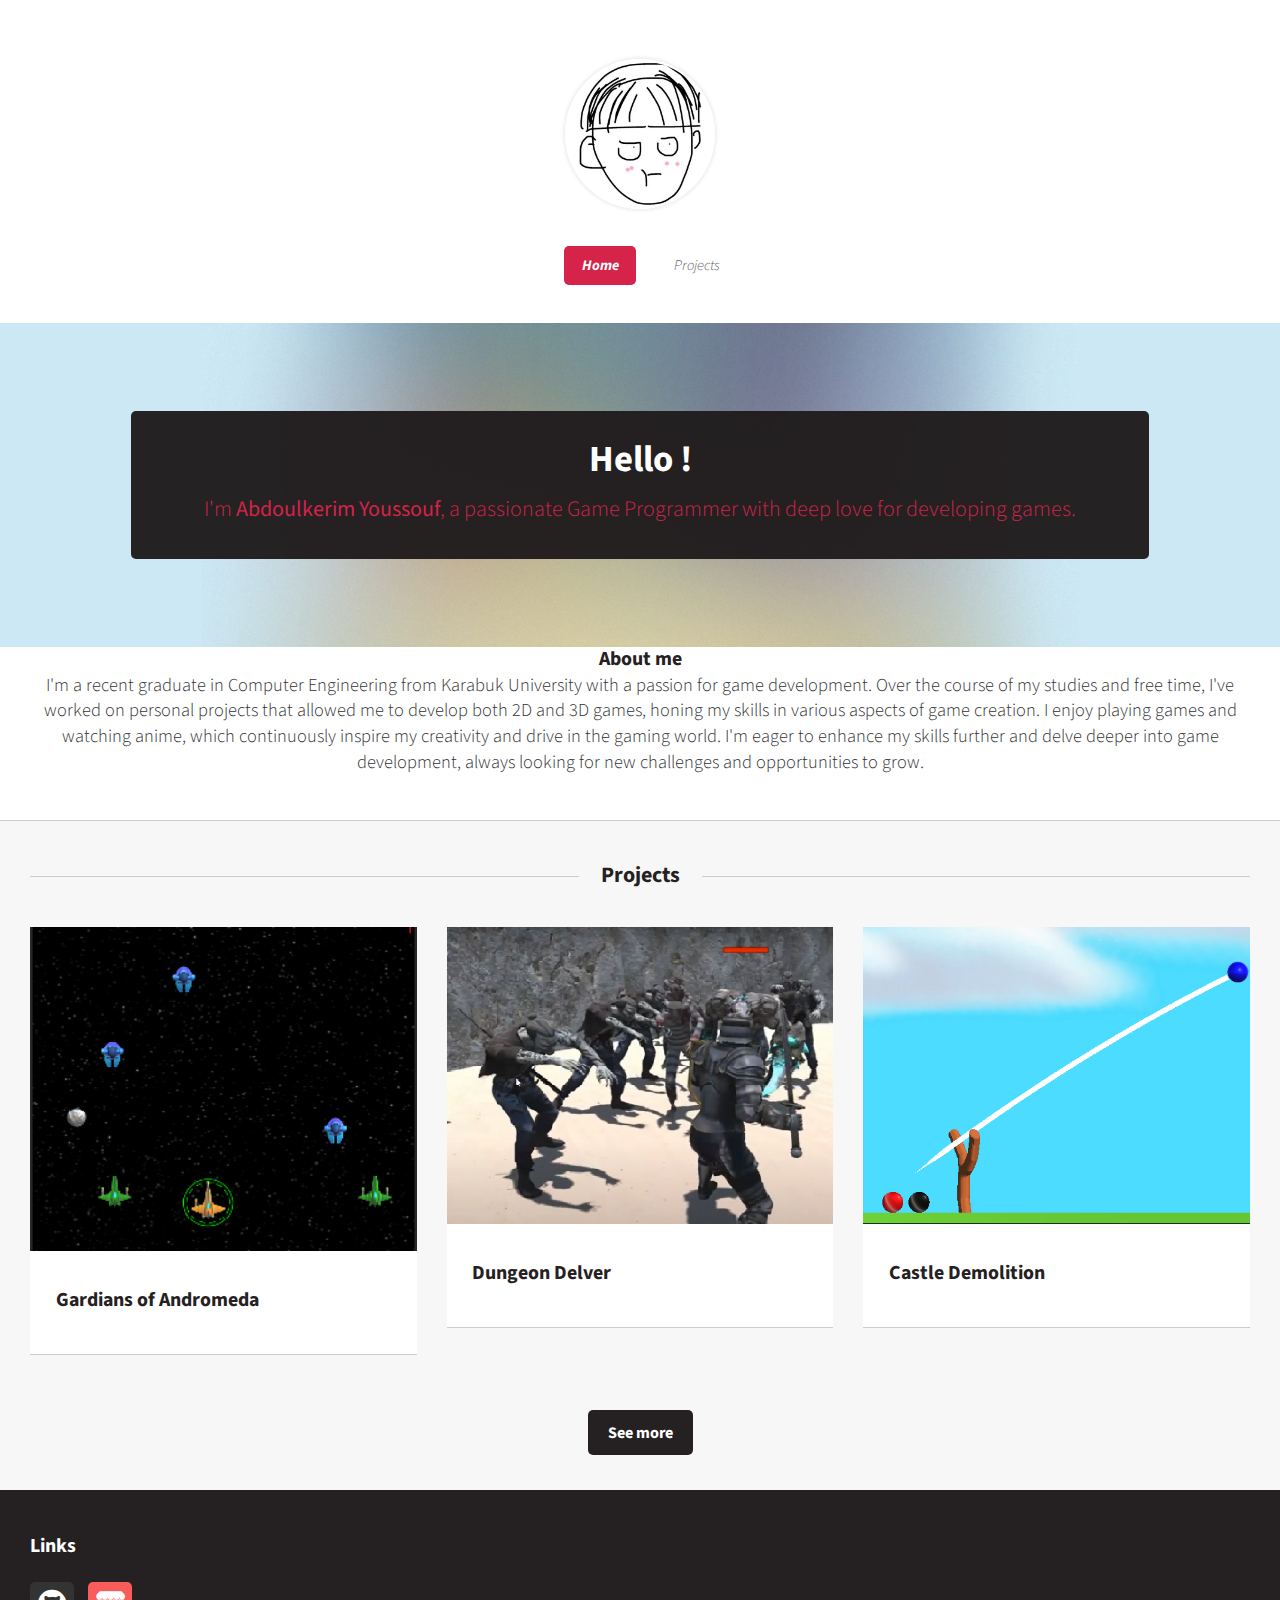
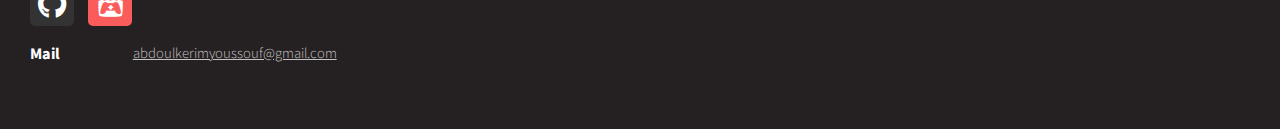
==== index.html @ 2366a531 "Initial commit" ====
<!DOCTYPE HTML>
<!--
	Dopetrope by HTML5 UP
	html5up.net | @ajlkn
	Free for personal and commercial use under the CCA 3.0 license (html5up.net/license)
-->
<html>
	<head>
		<title>Portfolio|Abdoulkerim</title>
		<meta charset="utf-8" />
		<meta name="viewport" content="width=device-width, initial-scale=1, user-scalable=no" />
		<link rel="stylesheet" href="assets/css/main.css" />
	</head>
	<body class="homepage is-preload">
		<div id="page-wrapper">

			<!-- Header -->
				<section id="header">

					<!-- Logo -->
						<h1><a href="index.html"><img src="images/notapplepie.jpg" alt="notapplepie" class="profile-pic"/></a></h1>

					<!-- Nav -->
						<nav id="nav">
							<ul>
								<li class="current"><a href="index.html">Home</a></li>
								<li><a href="Games.html">Projects</a></li>
							</ul>
						</nav>

					<!-- Banner -->
						<section id="banner">
							<header>
								<h2>Hello !</h2>
								<p>I'm <strong>Abdoulkerim Youssouf</strong>, a passionate Game Programmer with deep love for developing
									games.
								</p>
							</header>
						</section>

					<!-- Intro -->
						<section id="intro" class="container">
							<div class="">
								<h3>About me</h3>
								<p>
									I'm a recent graduate in Computer Engineering from Karabuk University 
									with a passion for game development. Over the course of my studies and free time, 
									I've worked on personal projects that allowed me to develop both 2D and 3D games, 
									honing my skills in various aspects of game creation.
									I enjoy playing games and watching anime, which continuously inspire my creativity 
									and drive in the gaming world. I'm eager to enhance my skills further and delve 
									deeper into game development, always looking for new challenges and opportunities to grow.
								</p>
							</div>
							
						</section>

				</section>

			<!-- Main -->
				<section id="main">
					<div class="container">
						<div class="row">
							<div class="col-12">

								<!-- Portfolio -->
									<section>
										<header class="major">
											<h2>Projects</h2>
										</header>
										<div class="row">
											<div class="col-4 col-6-medium col-12-small">
												<section class="box">
													<a href="Games.html" class="image featured"><img src="images/Space Shooter.png" alt="" /></a>
													<header>
														<h3>Gardians of Andromeda</h3>
													</header>
													
												</section>
											</div>
											<div class="col-4 col-6-medium col-12-small">
												<section class="box">
													<a href="Games.html" class="image featured"><img src="images/KnightFight.png" alt="" /></a>
													<header>
														<h3>Dungeon Delver</h3>
													</header>
													
												</section>
											</div>
											<div class="col-4 col-6-medium col-12-small">
												<section class="box">
													<a href="Games.html" class="image featured"><img src="images/castle_demo.png" alt="" /></a>
													<header>
														<h3>Castle Demolition</h3>
													</header>
													
												</section>
											</div>
											
														
										</div>
										<div class="center_Button">																																		
											<ul class="actions">
												<li><a href="Games.html" class="button alt">See more</a></li>
											</ul>					
										</div>
									</section>

							</div>
							
						</div>
					</div>
				</section>

			<!-- Footer -->
				<section id="footer">
					<div class="container">
						<div class="row">
						
							<div class="col-4 col-12-medium">
								<section>
									<header>
										<h3>Links</h3>
									</header>
									<ul class="social">
										<li><a class="icon brands fa-github" href="https://github.com/akerim0" target="_blank"><span class="label">Github</span></a></li>
										<li><a class="icon brands fa-itch-io" href="https://not-apple-pie-0.itch.io/" target="_blank"><span class="label">itch.io</span></a></li>
									</ul>
									<ul class="contact">
										
										<li>
											<h3>Mail</h3>
											<p><a href="#">abdoulkerimyoussouf@gmail.com</a></p>
										</li>
										
									</ul>
								</section>
							</div>
						
						</div>
					</div>
				</section>

		</div>

		<!-- Scripts -->
			<script src="assets/js/jquery.min.js"></script>
			<script src="assets/js/jquery.dropotron.min.js"></script>
			<script src="assets/js/browser.min.js"></script>
			<script src="assets/js/breakpoints.min.js"></script>
			<script src="assets/js/util.js"></script>
			<script src="assets/js/main.js"></script>

	</body>
</html>
---- assets/css/main.css ----
@import url("fontawesome-all.min.css");
@import url("https://fonts.googleapis.com/css?family=Source+Sans+Pro:300,400,700,900,300italic");

/*
	Dopetrope by HTML5 UP
	html5up.net | @ajlkn
	Free for personal and commercial use under the CCA 3.0 license (html5up.net/license)
*/

html, body, div, span, applet, object,
iframe, h1, h2, h3, h4, h5, h6, p, blockquote,
pre, a, abbr, acronym, address, big, cite,
code, del, dfn, em, img, ins, kbd, q, s, samp,
small, strike, strong, sub, sup, tt, var, b,
u, i, center, dl, dt, dd, ol, ul, li, fieldset,
form, label, legend, table, caption, tbody,
tfoot, thead, tr, th, td, article, aside,
canvas, details, embed, figure, figcaption,
footer, header, hgroup, menu, nav, output, ruby,
section, summary, time, mark, audio, video {
	margin: 0;
	padding: 0;
	border: 0;
	font-size: 100%;
	font: inherit;	vertical-align: baseline;}

.profile-pic {
	width: 150px; /* Adjust the size as needed */
	height: 150px; /* Ensure the height is the same as the width for a perfect circle */
	border-radius: 50%; /* This makes the image circular */
	object-fit: cover; /* This ensures the image covers the entire container */
	border: 2px solid #fff; /* Optional: Add a border */
	box-shadow: 0 0 5px rgba(0, 0, 0, 0.15); /* Optional: Add a subtle shadow */
	}
article, aside, details, figcaption, figure,
footer, header, hgroup, menu, nav, section {
	display: block;}

body {
	line-height: 1;
}

ol, ul {
	list-style: none;
}

blockquote, q {
	quotes: none;
}

	blockquote:before, blockquote:after, q:before, q:after {
		content: '';
		content: none;
	}

table {
	border-collapse: collapse;
	border-spacing: 0;
}

body {
	-webkit-text-size-adjust: none;
}

mark {
	background-color: transparent;
	color: inherit;
}

input::-moz-focus-inner {
	border: 0;
	padding: 0;
}

input, select, textarea {
	-moz-appearance: none;
	-webkit-appearance: none;
	-ms-appearance: none;
	appearance: none;
}

/* Basic */

	html {
		box-sizing: border-box;
	}

	*, *:before, *:after {
		box-sizing: inherit;
	}

	body {
		background: #252122;
		background-image: url("images/bg02.png");
	}

		body.is-preload *, body.is-preload *:before, body.is-preload *:after {
			-moz-animation: none !important;
			-webkit-animation: none !important;
			-ms-animation: none !important;
			animation: none !important;
			-moz-transition: none !important;
			-webkit-transition: none !important;
			-ms-transition: none !important;
			transition: none !important;
		}

	body, input, textarea, select {
		font-family: 'Source Sans Pro';
		font-weight: 300;
		color: #5d5d5d;
		font-size: 14pt;
		line-height: 1.75em;
	}

	strong, b {
		/*color: #ffffff;*/
		font-weight: 400;
	}

	i, em {
		font-style: italic;
	}

	sub {
		position: relative;
		top: 0.5em;
		font-size: 0.8em;
	}

	sup {
		position: relative;
		top: -0.5em;
		font-size: 0.8em;
	}

	blockquote {
		border-left: solid 0.75em #dddddd;
		padding: 1em 0 1em 1.5em;
		font-style: italic;
	}

	h1, h2, h3, h4, h5, h6 {
		color: #252122;
		font-weight: 700;
	}

	h1 a, h2 a, h3 a, h4 a, h5 a, h6 a {
		color: inherit;
		text-decoration: none;
	}

	h2 {
		font-size: 1.5em;
	}

	h3 {
		font-size: 1.35em;
	}

	a {
		color: #d52349;
		text-decoration: underline;
	}

		a:hover {
			text-decoration: none;
		}

	br.clear {
		clear: both;
	}

	hr {
		border: 0;
		border-top: solid 1px #dddddd;
		height: 1px;
		margin: 2em 0 2em 0;
	}

	p, ul, ol, dl, table {
		margin-bottom: 2em;
	}

/* Container */

	.container {
		margin: 0 auto;
		max-width: 100%;
		width: 70em;
	}

		@media screen and (max-width: 1680px) {

			.container {
				width: 70em;
			}

		}

		@media screen and (max-width: 1280px) {

			.container {
				width: calc(100% - 60px);
			}

		}

		@media screen and (max-width: 980px) {

			.container {
				width: calc(100% - 80px);
			}

		}

		@media screen and (max-width: 736px) {

			.container {
				width: calc(100% - 40px);
			}

		}

/* Row */

	.row {
		display: flex;
		flex-wrap: wrap;
		box-sizing: border-box;
		align-items: stretch;
	}

		.row > * {
			box-sizing: border-box;
		}

		.row.gtr-uniform > * > :last-child {
			margin-bottom: 0;
		}

		.row.aln-left {
			justify-content: flex-start;
		}

		.row.aln-center {
			justify-content: center;
		}

		.row.aln-right {
			justify-content: flex-end;
		}

		.row.aln-top {
			align-items: flex-start;
		}

		.row.aln-middle {
			align-items: center;
		}

		.row.aln-bottom {
			align-items: flex-end;
		}

		.row > .imp {
			order: -1;
		}

		.row > .col-1 {
			width: 8.33333%;
		}

		.row > .off-1 {
			margin-left: 8.33333%;
		}

		.row > .col-2 {
			width: 16.66667%;
		}

		.row > .off-2 {
			margin-left: 16.66667%;
		}

		.row > .col-3 {
			width: 25%;
		}

		.row > .off-3 {
			margin-left: 25%;
		}

		.row > .col-4 {
			width: 33.33333%;
		}

		.row > .off-4 {
			margin-left: 33.33333%;
		}

		.row > .col-5 {
			width: 41.66667%;
		}

		.row > .off-5 {
			margin-left: 41.66667%;
		}

		.row > .col-6 {
			width: 50%;
		}

		.row > .off-6 {
			margin-left: 50%;
		}

		.row > .col-7 {
			width: 58.33333%;
		}

		.row > .off-7 {
			margin-left: 58.33333%;
		}

		.row > .col-8 {
			width: 66.66667%;
		}

		.row > .off-8 {
			margin-left: 66.66667%;
		}

		.row > .col-9 {
			width: 75%;
		}

		.row > .off-9 {
			margin-left: 75%;
		}

		.row > .col-10 {
			width: 83.33333%;
		}

		.row > .off-10 {
			margin-left: 83.33333%;
		}

		.row > .col-11 {
			width: 91.66667%;
		}

		.row > .off-11 {
			margin-left: 91.66667%;
		}

		.row > .col-12 {
			width: 100%;
		}

		.row > .off-12 {
			margin-left: 100%;
		}

		.row.gtr-0 {
			margin-top: 0px;
			margin-left: 0px;
		}

			.row.gtr-0 > * {
				padding: 0px 0 0 0px;
			}

			.row.gtr-0.gtr-uniform {
				margin-top: 0px;
			}

				.row.gtr-0.gtr-uniform > * {
					padding-top: 0px;
				}

		.row.gtr-25 {
			margin-top: -12.5px;
			margin-left: -12.5px;
		}

			.row.gtr-25 > * {
				padding: 12.5px 0 0 12.5px;
			}

			.row.gtr-25.gtr-uniform {
				margin-top: -12.5px;
			}

				.row.gtr-25.gtr-uniform > * {
					padding-top: 12.5px;
				}

		.row.gtr-50 {
			margin-top: -25px;
			margin-left: -25px;
		}

			.row.gtr-50 > * {
				padding: 25px 0 0 25px;
			}

			.row.gtr-50.gtr-uniform {
				margin-top: -25px;
			}

				.row.gtr-50.gtr-uniform > * {
					padding-top: 25px;
				}

		.row {
			margin-top: -50px;
			margin-left: -50px;
		}

			.row > * {
				padding: 50px 0 0 50px;
			}

			.row.gtr-uniform {
				margin-top: -50px;
			}

				.row.gtr-uniform > * {
					padding-top: 50px;
				}

		.row.gtr-150 {
			margin-top: -75px;
			margin-left: -75px;
		}

			.row.gtr-150 > * {
				padding: 75px 0 0 75px;
			}

			.row.gtr-150.gtr-uniform {
				margin-top: -75px;
			}

				.row.gtr-150.gtr-uniform > * {
					padding-top: 75px;
				}

		.row.gtr-200 {
			margin-top: -100px;
			margin-left: -100px;
		}

			.row.gtr-200 > * {
				padding: 100px 0 0 100px;
			}

			.row.gtr-200.gtr-uniform {
				margin-top: -100px;
			}

				.row.gtr-200.gtr-uniform > * {
					padding-top: 100px;
				}

		@media screen and (max-width: 1680px) {

			.row {
				display: flex;
				flex-wrap: wrap;
				box-sizing: border-box;
				align-items: stretch;
			}

				.row > * {
					box-sizing: border-box;
				}

				.row.gtr-uniform > * > :last-child {
					margin-bottom: 0;
				}

				.row.aln-left {
					justify-content: flex-start;
				}

				.row.aln-center {
					justify-content: center;
				}

				.row.aln-right {
					justify-content: flex-end;
				}

				.row.aln-top {
					align-items: flex-start;
				}

				.row.aln-middle {
					align-items: center;
				}

				.row.aln-bottom {
					align-items: flex-end;
				}

				.row > .imp-xlarge {
					order: -1;
				}

				.row > .col-1-xlarge {
					width: 8.33333%;
				}

				.row > .off-1-xlarge {
					margin-left: 8.33333%;
				}

				.row > .col-2-xlarge {
					width: 16.66667%;
				}

				.row > .off-2-xlarge {
					margin-left: 16.66667%;
				}

				.row > .col-3-xlarge {
					width: 25%;
				}

				.row > .off-3-xlarge {
					margin-left: 25%;
				}

				.row > .col-4-xlarge {
					width: 33.33333%;
				}

				.row > .off-4-xlarge {
					margin-left: 33.33333%;
				}

				.row > .col-5-xlarge {
					width: 41.66667%;
				}

				.row > .off-5-xlarge {
					margin-left: 41.66667%;
				}

				.row > .col-6-xlarge {
					width: 50%;
				}

				.row > .off-6-xlarge {
					margin-left: 50%;
				}

				.row > .col-7-xlarge {
					width: 58.33333%;
				}

				.row > .off-7-xlarge {
					margin-left: 58.33333%;
				}

				.row > .col-8-xlarge {
					width: 66.66667%;
				}

				.row > .off-8-xlarge {
					margin-left: 66.66667%;
				}

				.row > .col-9-xlarge {
					width: 75%;
				}

				.row > .off-9-xlarge {
					margin-left: 75%;
				}

				.row > .col-10-xlarge {
					width: 83.33333%;
				}

				.row > .off-10-xlarge {
					margin-left: 83.33333%;
				}

				.row > .col-11-xlarge {
					width: 91.66667%;
				}

				.row > .off-11-xlarge {
					margin-left: 91.66667%;
				}

				.row > .col-12-xlarge {
					width: 100%;
				}

				.row > .off-12-xlarge {
					margin-left: 100%;
				}

				.row.gtr-0 {
					margin-top: 0px;
					margin-left: 0px;
				}

					.row.gtr-0 > * {
						padding: 0px 0 0 0px;
					}

					.row.gtr-0.gtr-uniform {
						margin-top: 0px;
					}

						.row.gtr-0.gtr-uniform > * {
							padding-top: 0px;
						}

				.row.gtr-25 {
					margin-top: -12.5px;
					margin-left: -12.5px;
				}

					.row.gtr-25 > * {
						padding: 12.5px 0 0 12.5px;
					}

					.row.gtr-25.gtr-uniform {
						margin-top: -12.5px;
					}

						.row.gtr-25.gtr-uniform > * {
							padding-top: 12.5px;
						}

				.row.gtr-50 {
					margin-top: -25px;
					margin-left: -25px;
				}

					.row.gtr-50 > * {
						padding: 25px 0 0 25px;
					}

					.row.gtr-50.gtr-uniform {
						margin-top: -25px;
					}

						.row.gtr-50.gtr-uniform > * {
							padding-top: 25px;
						}

				.row {
					margin-top: -50px;
					margin-left: -50px;
				}

					.row > * {
						padding: 50px 0 0 50px;
					}

					.row.gtr-uniform {
						margin-top: -50px;
					}

						.row.gtr-uniform > * {
							padding-top: 50px;
						}

				.row.gtr-150 {
					margin-top: -75px;
					margin-left: -75px;
				}

					.row.gtr-150 > * {
						padding: 75px 0 0 75px;
					}

					.row.gtr-150.gtr-uniform {
						margin-top: -75px;
					}

						.row.gtr-150.gtr-uniform > * {
							padding-top: 75px;
						}

				.row.gtr-200 {
					margin-top: -100px;
					margin-left: -100px;
				}

					.row.gtr-200 > * {
						padding: 100px 0 0 100px;
					}

					.row.gtr-200.gtr-uniform {
						margin-top: -100px;
					}

						.row.gtr-200.gtr-uniform > * {
							padding-top: 100px;
						}

		}

		@media screen and (max-width: 1280px) {

			.row {
				display: flex;
				flex-wrap: wrap;
				box-sizing: border-box;
				align-items: stretch;
			}

				.row > * {
					box-sizing: border-box;
				}

				.row.gtr-uniform > * > :last-child {
					margin-bottom: 0;
				}

				.row.aln-left {
					justify-content: flex-start;
				}

				.row.aln-center {
					justify-content: center;
				}

				.row.aln-right {
					justify-content: flex-end;
				}

				.row.aln-top {
					align-items: flex-start;
				}

				.row.aln-middle {
					align-items: center;
				}

				.row.aln-bottom {
					align-items: flex-end;
				}

				.row > .imp-large {
					order: -1;
				}

				.row > .col-1-large {
					width: 8.33333%;
				}

				.row > .off-1-large {
					margin-left: 8.33333%;
				}

				.row > .col-2-large {
					width: 16.66667%;
				}

				.row > .off-2-large {
					margin-left: 16.66667%;
				}

				.row > .col-3-large {
					width: 25%;
				}

				.row > .off-3-large {
					margin-left: 25%;
				}

				.row > .col-4-large {
					width: 33.33333%;
				}

				.row > .off-4-large {
					margin-left: 33.33333%;
				}

				.row > .col-5-large {
					width: 41.66667%;
				}

				.row > .off-5-large {
					margin-left: 41.66667%;
				}

				.row > .col-6-large {
					width: 50%;
				}

				.row > .off-6-large {
					margin-left: 50%;
				}

				.row > .col-7-large {
					width: 58.33333%;
				}

				.row > .off-7-large {
					margin-left: 58.33333%;
				}

				.row > .col-8-large {
					width: 66.66667%;
				}

				.row > .off-8-large {
					margin-left: 66.66667%;
				}

				.row > .col-9-large {
					width: 75%;
				}

				.row > .off-9-large {
					margin-left: 75%;
				}

				.row > .col-10-large {
					width: 83.33333%;
				}

				.row > .off-10-large {
					margin-left: 83.33333%;
				}

				.row > .col-11-large {
					width: 91.66667%;
				}

				.row > .off-11-large {
					margin-left: 91.66667%;
				}

				.row > .col-12-large {
					width: 100%;
				}

				.row > .off-12-large {
					margin-left: 100%;
				}

				.row.gtr-0 {
					margin-top: 0px;
					margin-left: 0px;
				}

					.row.gtr-0 > * {
						padding: 0px 0 0 0px;
					}

					.row.gtr-0.gtr-uniform {
						margin-top: 0px;
					}

						.row.gtr-0.gtr-uniform > * {
							padding-top: 0px;
						}

				.row.gtr-25 {
					margin-top: -7.5px;
					margin-left: -7.5px;
				}

					.row.gtr-25 > * {
						padding: 7.5px 0 0 7.5px;
					}

					.row.gtr-25.gtr-uniform {
						margin-top: -7.5px;
					}

						.row.gtr-25.gtr-uniform > * {
							padding-top: 7.5px;
						}

				.row.gtr-50 {
					margin-top: -15px;
					margin-left: -15px;
				}

					.row.gtr-50 > * {
						padding: 15px 0 0 15px;
					}

					.row.gtr-50.gtr-uniform {
						margin-top: -15px;
					}

						.row.gtr-50.gtr-uniform > * {
							padding-top: 15px;
						}

				.row {
					margin-top: -30px;
					margin-left: -30px;
				}

					.row > * {
						padding: 30px 0 0 30px;
					}

					.row.gtr-uniform {
						margin-top: -30px;
					}

						.row.gtr-uniform > * {
							padding-top: 30px;
						}

				.row.gtr-150 {
					margin-top: -45px;
					margin-left: -45px;
				}

					.row.gtr-150 > * {
						padding: 45px 0 0 45px;
					}

					.row.gtr-150.gtr-uniform {
						margin-top: -45px;
					}

						.row.gtr-150.gtr-uniform > * {
							padding-top: 45px;
						}

				.row.gtr-200 {
					margin-top: -60px;
					margin-left: -60px;
				}

					.row.gtr-200 > * {
						padding: 60px 0 0 60px;
					}

					.row.gtr-200.gtr-uniform {
						margin-top: -60px;
					}

						.row.gtr-200.gtr-uniform > * {
							padding-top: 60px;
						}

		}

		@media screen and (max-width: 980px) {

			.row {
				display: flex;
				flex-wrap: wrap;
				box-sizing: border-box;
				align-items: stretch;
			}

				.row > * {
					box-sizing: border-box;
				}

				.row.gtr-uniform > * > :last-child {
					margin-bottom: 0;
				}

				.row.aln-left {
					justify-content: flex-start;
				}

				.row.aln-center {
					justify-content: center;
				}

				.row.aln-right {
					justify-content: flex-end;
				}

				.row.aln-top {
					align-items: flex-start;
				}

				.row.aln-middle {
					align-items: center;
				}

				.row.aln-bottom {
					align-items: flex-end;
				}

				.row > .imp-medium {
					order: -1;
				}

				.row > .col-1-medium {
					width: 8.33333%;
				}

				.row > .off-1-medium {
					margin-left: 8.33333%;
				}

				.row > .col-2-medium {
					width: 16.66667%;
				}

				.row > .off-2-medium {
					margin-left: 16.66667%;
				}

				.row > .col-3-medium {
					width: 25%;
				}

				.row > .off-3-medium {
					margin-left: 25%;
				}

				.row > .col-4-medium {
					width: 33.33333%;
				}

				.row > .off-4-medium {
					margin-left: 33.33333%;
				}

				.row > .col-5-medium {
					width: 41.66667%;
				}

				.row > .off-5-medium {
					margin-left: 41.66667%;
				}

				.row > .col-6-medium {
					width: 50%;
				}

				.row > .off-6-medium {
					margin-left: 50%;
				}

				.row > .col-7-medium {
					width: 58.33333%;
				}

				.row > .off-7-medium {
					margin-left: 58.33333%;
				}

				.row > .col-8-medium {
					width: 66.66667%;
				}

				.row > .off-8-medium {
					margin-left: 66.66667%;
				}

				.row > .col-9-medium {
					width: 75%;
				}

				.row > .off-9-medium {
					margin-left: 75%;
				}

				.row > .col-10-medium {
					width: 83.33333%;
				}

				.row > .off-10-medium {
					margin-left: 83.33333%;
				}

				.row > .col-11-medium {
					width: 91.66667%;
				}

				.row > .off-11-medium {
					margin-left: 91.66667%;
				}

				.row > .col-12-medium {
					width: 100%;
				}

				.row > .off-12-medium {
					margin-left: 100%;
				}

				.row.gtr-0 {
					margin-top: 0px;
					margin-left: 0px;
				}

					.row.gtr-0 > * {
						padding: 0px 0 0 0px;
					}

					.row.gtr-0.gtr-uniform {
						margin-top: 0px;
					}

						.row.gtr-0.gtr-uniform > * {
							padding-top: 0px;
						}

				.row.gtr-25 {
					margin-top: -10px;
					margin-left: -10px;
				}

					.row.gtr-25 > * {
						padding: 10px 0 0 10px;
					}

					.row.gtr-25.gtr-uniform {
						margin-top: -10px;
					}

						.row.gtr-25.gtr-uniform > * {
							padding-top: 10px;
						}

				.row.gtr-50 {
					margin-top: -20px;
					margin-left: -20px;
				}

					.row.gtr-50 > * {
						padding: 20px 0 0 20px;
					}

					.row.gtr-50.gtr-uniform {
						margin-top: -20px;
					}

						.row.gtr-50.gtr-uniform > * {
							padding-top: 20px;
						}

				.row {
					margin-top: -40px;
					margin-left: -40px;
				}

					.row > * {
						padding: 40px 0 0 40px;
					}

					.row.gtr-uniform {
						margin-top: -40px;
					}

						.row.gtr-uniform > * {
							padding-top: 40px;
						}

				.row.gtr-150 {
					margin-top: -60px;
					margin-left: -60px;
				}

					.row.gtr-150 > * {
						padding: 60px 0 0 60px;
					}

					.row.gtr-150.gtr-uniform {
						margin-top: -60px;
					}

						.row.gtr-150.gtr-uniform > * {
							padding-top: 60px;
						}

				.row.gtr-200 {
					margin-top: -80px;
					margin-left: -80px;
				}

					.row.gtr-200 > * {
						padding: 80px 0 0 80px;
					}

					.row.gtr-200.gtr-uniform {
						margin-top: -80px;
					}

						.row.gtr-200.gtr-uniform > * {
							padding-top: 80px;
						}

		}

		@media screen and (max-width: 736px) {

			.row {
				display: flex;
				flex-wrap: wrap;
				box-sizing: border-box;
				align-items: stretch;
			}

				.row > * {
					box-sizing: border-box;
				}

				.row.gtr-uniform > * > :last-child {
					margin-bottom: 0;
				}

				.row.aln-left {
					justify-content: flex-start;
				}

				.row.aln-center {
					justify-content: center;
				}

				.row.aln-right {
					justify-content: flex-end;
				}

				.row.aln-top {
					align-items: flex-start;
				}

				.row.aln-middle {
					align-items: center;
				}

				.row.aln-bottom {
					align-items: flex-end;
				}

				.row > .imp-small {
					order: -1;
				}

				.row > .col-1-small {
					width: 8.33333%;
				}

				.row > .off-1-small {
					margin-left: 8.33333%;
				}

				.row > .col-2-small {
					width: 16.66667%;
				}

				.row > .off-2-small {
					margin-left: 16.66667%;
				}

				.row > .col-3-small {
					width: 25%;
				}

				.row > .off-3-small {
					margin-left: 25%;
				}

				.row > .col-4-small {
					width: 33.33333%;
				}

				.row > .off-4-small {
					margin-left: 33.33333%;
				}

				.row > .col-5-small {
					width: 41.66667%;
				}

				.row > .off-5-small {
					margin-left: 41.66667%;
				}

				.row > .col-6-small {
					width: 50%;
				}

				.row > .off-6-small {
					margin-left: 50%;
				}

				.row > .col-7-small {
					width: 58.33333%;
				}

				.row > .off-7-small {
					margin-left: 58.33333%;
				}

				.row > .col-8-small {
					width: 66.66667%;
				}

				.row > .off-8-small {
					margin-left: 66.66667%;
				}

				.row > .col-9-small {
					width: 75%;
				}

				.row > .off-9-small {
					margin-left: 75%;
				}

				.row > .col-10-small {
					width: 83.33333%;
				}

				.row > .off-10-small {
					margin-left: 83.33333%;
				}

				.row > .col-11-small {
					width: 91.66667%;
				}

				.row > .off-11-small {
					margin-left: 91.66667%;
				}

				.row > .col-12-small {
					width: 100%;
				}

				.row > .off-12-small {
					margin-left: 100%;
				}

				.row.gtr-0 {
					margin-top: 0px;
					margin-left: 0px;
				}

					.row.gtr-0 > * {
						padding: 0px 0 0 0px;
					}

					.row.gtr-0.gtr-uniform {
						margin-top: 0px;
					}

						.row.gtr-0.gtr-uniform > * {
							padding-top: 0px;
						}

				.row.gtr-25 {
					margin-top: -5px;
					margin-left: -5px;
				}

					.row.gtr-25 > * {
						padding: 5px 0 0 5px;
					}

					.row.gtr-25.gtr-uniform {
						margin-top: -5px;
					}

						.row.gtr-25.gtr-uniform > * {
							padding-top: 5px;
						}

				.row.gtr-50 {
					margin-top: -10px;
					margin-left: -10px;
				}

					.row.gtr-50 > * {
						padding: 10px 0 0 10px;
					}

					.row.gtr-50.gtr-uniform {
						margin-top: -10px;
					}

						.row.gtr-50.gtr-uniform > * {
							padding-top: 10px;
						}

				.row {
					margin-top: -20px;
					margin-left: -20px;
				}

					.row > * {
						padding: 20px 0 0 20px;
					}

					.row.gtr-uniform {
						margin-top: -20px;
					}

						.row.gtr-uniform > * {
							padding-top: 20px;
						}

				.row.gtr-150 {
					margin-top: -30px;
					margin-left: -30px;
				}

					.row.gtr-150 > * {
						padding: 30px 0 0 30px;
					}

					.row.gtr-150.gtr-uniform {
						margin-top: -30px;
					}

						.row.gtr-150.gtr-uniform > * {
							padding-top: 30px;
						}

				.row.gtr-200 {
					margin-top: -40px;
					margin-left: -40px;
				}

					.row.gtr-200 > * {
						padding: 40px 0 0 40px;
					}

					.row.gtr-200.gtr-uniform {
						margin-top: -40px;
					}

						.row.gtr-200.gtr-uniform > * {
							padding-top: 40px;
						}

		}

/* Form */

	form label {
		display: block;
		color: #252122;
		font-weight: 400;
		margin: 0 0 0.5em 0;
	}

	form input[type=text],
	form input[type=email],
	form input[type=password],
	form select,
	form textarea {
		-webkit-appearance: none;
		display: block;
		border: 0;
		padding: 0.75em 1em;
		font-size: 1em;
		border-radius: 5px;
		border: solid 1px #dddddd;
		background: #fff;
		width: 100%;
	}

		form input[type=text]:focus,
		form input[type=email]:focus,
		form input[type=password]:focus,
		form select:focus,
		form textarea:focus {
			box-shadow: inset 0px 0px 1px 1px #43bff0;
		}

	form textarea {
		height: 15em;
	}

	form ::-webkit-input-placeholder {
		color: #555 !important;
	}

	form :-moz-placeholder {
		color: #555 !important;
	}

	form ::-moz-placeholder {
		color: #555 !important;
	}

	form :-ms-input-placeholder {
		color: #555 !important;
	}

	form ::-moz-focus-inner {
		border: 0;
	}

/* Tables */

	table {
		width: 100%;
	}

		table tr {
			border-top: solid 1px #dddddd;
		}

			table tr:first-child {
				border-top: 0;
			}

		table td {
			padding: 0.5em 1em 0.5em 1em;
		}

		table th {
			text-align: left;
			padding: 0.5em 1em 0.5em 1em;
			font-weight: 700;
			margin: 0 0 1em 0;
		}

		table thead {
			border-bottom: solid 2px #dddddd;
		}

/* Section/Article */

	section, article {
		margin-bottom: 2.5em;
	}

		section > :last-child, section:last-child, article > :last-child, article:last-child {
			margin-bottom: 0;
		}

	header {
		margin: 0 0 1.5em 0;
	}

		header > p {
			display: block;
			font-style: italic;
			margin: 0.5em 0 0 0;
			padding-bottom: 0.5em;
		}

		header.major {
			position: relative;
			text-align: center;
			border-top: solid 1px #ccc;
			top: 1em;
			margin: 0 0 3em 0;
		}

			header.major h2 {
				background: #fff;
				position: relative;
				top: -0.65em;
				display: inline;
				margin: 0;
				padding: 0 1em 0 1em;
			}

	footer {
		margin: 2.25em 0 0 0;
	}

/* Box */

	.box {
		background: #ffffff;
		border-bottom: solid 1px #ccc;
		padding: 2.75em 1.75em 2.75em 1.75em;
	}

		.box .image.featured {
			position: relative;
			width: auto;
			left: 1.75em;
			top: 1.75em;
			margin: -4.5em 0 4.25em -3.5em;
		}
		.box .video-yt {
			position: relative;
			padding-bottom: 56.25%;
			width: auto;
			left: 1.75em;
			top: 1.75em;
			/*height: 0;*/
			overflow: hidden;
			margin: -4.5em 0 4.25em -3.5em;
        }
		.box .video-yt iframe{
			position: absolute;
			top: 0;
			left:0;
			width: 100%/*calc(100% - 3.5em)*/;
			height: 100%;
		}
		.box.post header {
			padding-top: 1em;
			margin: 0 0 2em 0;
		}

		.box.post h2 {
			font-size: 2.5em;
			letter-spacing: -0.015em;
		}

		.box.post header > p {
			margin-top: 1.25em;
			font-size: 1.25em;
		}

		.box footer ul.actions {
			margin-bottom: 0;
		}

/* Button */

	input[type="button"],
	input[type="submit"],
	input[type="reset"],
	button,
	.button {
		-webkit-appearance: none;
		display: inline-block;
		text-decoration: none;
		cursor: pointer;
		border: 0;
		border-radius: 5px;
		background: #d52349;
		color: #fff !important;
		font-weight: 700;
		outline: 0;
		font-size: 1.1em;
		padding: 0.65em 1.5em 0.65em 1.5em;
		text-align: center;
		-moz-transition: background-color .25s ease-in-out;
		-webkit-transition: background-color .25s ease-in-out;
		-ms-transition: background-color .25s ease-in-out;
		transition: background-color .25s ease-in-out;
	}

		input[type="button"]:hover,
		input[type="submit"]:hover,
		input[type="reset"]:hover,
		button:hover,
		.button:hover {
			background: #e53359;
		}

		input[type="button"]:active,
		input[type="submit"]:active,
		input[type="reset"]:active,
		button:active,
		.button:active {
			background: #c51349;
		}

		input[type="button"].alt,
		input[type="submit"].alt,
		input[type="reset"].alt,
		button.alt,
		.button.alt {
			background: #252122;
		}

			input[type="button"].alt:hover,
			input[type="submit"].alt:hover,
			input[type="reset"].alt:hover,
			button.alt:hover,
			.button.alt:hover {
				background: #353132;
			}

			input[type="button"].alt:active,
			input[type="submit"].alt:active,
			input[type="reset"].alt:active,
			button.alt:active,
			.button.alt:active {
				background: #151112;
			}

		input[type="button"].icon:before,
		input[type="submit"].icon:before,
		input[type="reset"].icon:before,
		button.icon:before,
		.button.icon:before {
			opacity: 0.35;
			position: relative;
			top: 0.05em;
			margin-right: 0.75em;
		}

		input[type="button"].large,
		input[type="submit"].large,
		input[type="reset"].large,
		button.large,
		.button.large {
			font-size: 1.5em;
			padding: 0.75em 1.5em 0.75em 1.5em;
		}

/* Image */

	.image {
		display: inline-block;
		outline: 0;
	}

		.image img {
			display: block;
			width: 100%;
		}

		.image.centered {
			display: block;
			margin: 0 0 2em 0;
		}

			.image.centered img {
				margin: 0 auto;
				width: auto;
			}

		.image.featured {
			display: block;
			width: 100%;
			margin: 0 0 2em 0;
		}

		.image.left {
			float: left;
			margin: 0 2em 2em 0;
		}

/*Youtube Videos*/

/* List */

	ul {
		list-style: disc;
		padding-left: 1em;
	}

		ul li {
			padding-left: 0.5em;
		}

	ol {
		list-style: decimal;
		padding-left: 1.25em;
	}

		ol li {
			padding-left: 0.25em;
		}

/* Actions */

	ul.actions {
		list-style: none;
		padding-left: 0;
	}

		ul.actions li {
			display: inline-block;
			margin-left: 1em;
			padding-left: 0;
		}

			ul.actions li:first-child {
				margin-left: 0;
			}

	.center_Button {
		text-align: center;
		padding-top: 50px;
		}
	.center_Button .actions {
		display: inline-block;
		list-style-type: none;
		margin: 5px;
		padding: 0;
	}
	.center_Button .actions .button {
		display: inline-block;
		padding: 10px 20px;
		text-decoration: none;
	}
/* Links */

	ul.links {
		list-style: none;
		padding-left: 0;
	}

		ul.links li {
			display: inline-block;
			border-left: solid 1px rgba(255, 255, 255, 0.05);
			padding: 0 0 0 1em;
			margin: 0 0 0 1em;
		}

			ul.links li:first-child {
				border-left: 0;
				padding-left: 0;
				margin-left: 0;
			}

/* Contact */

	ul.contact {
		list-style: none;
		padding-left: 0;
	}

		ul.contact li {
			position: relative;
			border-top: solid 1px #ddd;
			padding: 1.3em 0 1.3em 7em;
		}

			ul.contact li h3 {
				position: absolute;
				left: 0;
				top: 1.3em;
				font-size: 1.1em;
			}

			ul.contact li p {
				margin: 0;
			}

			ul.contact li:first-child {
				padding-top: 0;
				border-top: 0;
			}

				ul.contact li:first-child h3 {
					top: 0;
				}

/* Dates */

	ul.dates {
		list-style: none;
		padding-left: 0;
	}

		ul.dates li {
			position: relative;
			border-top: solid 1px #ddd;
			padding: 1.3em 0 1.3em 6.75em;
		}

		ul.dates .date {
			display: block;
			position: absolute;
			left: 0;
			top: 1.3em;
			background-color: #d52349;
			height: 3.5em;
			text-align: center;
			color: #fff;
			line-height: 1em;
			border-top-left-radius: 5px;
			border-bottom-left-radius: 5px;
			padding: 0.5em 0.75em 0 1em;
		}

			ul.dates .date:after {
				content: '';
				position: absolute;
				bottom: 0;
				right: -1.2em;
				border-left: solid 1.25em #d52349;
				border-top: solid 1.8em transparent;
				border-bottom: solid 1.8em transparent;
			}

			ul.dates .date strong {
				display: block;
				font-size: 1.75em;
				padding-top: 0.15em;
			}

		ul.dates h3 {
			font-size: 1.1em;
		}

		ul.dates p {
			margin: 0;
		}

		ul.dates li:first-child {
			border-top: 0;
			padding-top: 0;
		}

			ul.dates li:first-child .date {
				top: 0;
			}

/* Divided */

	ul.divided {
		list-style: none;
		padding-left: 0;
	}

		ul.divided li {
			border-top: solid 1px #ddd;
			padding: 1em 0 1em 0;
		}

			ul.divided li:first-child {
				border-top: 0;
				padding-top: 0;
			}

/* Social */

	ul.social {
		list-style: none;
		padding-left: 0;
		overflow: hidden;
		cursor: default;
		margin: 0 0 0.75em 0;
	}

		ul.social li {
			display: inline-block;
			padding-left: 0;
			margin-left: 0.75em;
		}

			ul.social li:first-child {
				margin-left: 0;
			}

			ul.social li a {
				display: inline-block;
				width: 3em;
				height: 3em;
				text-align: center;
				border-radius: 5px;
				background: #888;
				-moz-transition: background-color .25s ease-in-out;
				-webkit-transition: background-color .25s ease-in-out;
				-ms-transition: background-color .25s ease-in-out;
				transition: background-color .25s ease-in-out;
			}

				ul.social li a:before {
					color: #fff;
					font-size: 2em;
					line-height: 1.5em;
				}

				ul.social li a.fa-github {
					background: #333;
				}

					ul.social li a.fa-github:hover {
						background: #444;
					}

				ul.social li a.fa-itch-io {
					background: #fa5c5c;
				}
					
					ul.social li a.fa-itch-io:hover {
						background: #ff6d6d;
					}

				ul.social li a.fa-linkedin {
					background: #006599;
				}

					ul.social li a.fa-linkedin:hover {
						background: #1075a9;
					}

				ul.social li a.fa-tumblr {
					background: #2b4661;
				}

					ul.social li a.fa-tumblr:hover {
						background: #3b5671;
					}

				ul.social li a.fa-google-plus {
					background: #da2713;
				}

					ul.social li a.fa-google-plus:hover {
						background: #ea3723;
					}

/* Icons */

	.icon {
		text-decoration: none;
		position: relative;
		text-decoration: none;
	}

		.icon:before {
			-moz-osx-font-smoothing: grayscale;
			-webkit-font-smoothing: antialiased;
			display: inline-block;
			font-style: normal;
			font-variant: normal;
			text-rendering: auto;
			line-height: 1;
			text-transform: none !important;
			font-family: 'Font Awesome 5 Free';
			font-weight: 400;
		}

		.icon.solid:before {
			font-weight: 900;
		}

		.icon.brands:before {
			font-family: 'Font Awesome 5 Brands';
		}

		.icon:before {
			line-height: inherit;
		}

		.icon > .label {
			display: none;
		}

		.icon.featured {
			position: relative;
			display: inline-block;
			background-color: #d52349;
			width: 9em;
			padding: 1.75em 0 0.75em 0;
			border-top-left-radius: 5px;
			border-top-right-radius: 5px;
			margin: 0 0 4.5em 0;
			cursor: default;
		}

			.icon.featured:before {
				font-size: 4.5em;
				line-height: 1em;
				color: #fff;
			}

			.icon.featured:after {
				content: '';
				position: absolute;
				bottom: -1.95em;
				left: 0;
				border-top: solid 2em #d52349;
				border-left: solid 4.5em transparent;
				border-right: solid 4.5em transparent;
			}

			.icon.featured.alt {
				background-color: #252122;
			}

				.icon.featured.alt:after {
					border-top-color: #252122;
				}

			.icon.featured.alt2 {
				background-color: #827a7c;
			}

				.icon.featured.alt2:after {
					border-top-color: #827a7c;
				}

/* Page Wrapper */

	#page-wrapper > section {
		margin-bottom: 0;
	}

/* Header */

	#header {
		position: relative;
		background: #ffffff;
		border-bottom: solid 1px #ccc;
		padding: 5em 0 4em 0;
		text-align: center;
	}

		#header h1 {
			color: #252122;
			font-weight: 900;
			font-size: 2.5em;
			letter-spacing: -0.035em;
			line-height: 1;
		}

/* Nav */

	#nav {
		margin: 2.5em 0 0 0;
	}

		#nav > ul {
			margin: 0;
		}

			#nav > ul > li {
				display: inline-block;
				font-style: italic;
				margin: 0 0.35em 0 0.35em;
			}

				#nav > ul > li > ul {
					display: none;
				}

				#nav > ul > li > a {
					border-radius: 5px;
					color: #5d5d5d;
					text-decoration: none;
					padding: 0.6em 1.2em 0.6em 1.2em;
					-moz-transition: background-color .25s ease-in-out;
					-webkit-transition: background-color .25s ease-in-out;
					-ms-transition: background-color .25s ease-in-out;
					transition: background-color .25s ease-in-out;
					outline: 0;
				}

				#nav > ul > li:hover > a, #nav > ul > li.active > a {
					background: #f3f3f3;
				}

				#nav > ul > li.current > a {
					background: #d52349;
					color: #fff !important;
					font-weight: 700;
				}

	.dropotron {
		border-radius: 5px;
		background-color: #252122;
		background-color: rgba(34, 30, 31, 0.98);
		padding: 1.25em 1.5em 1.25em 1.5em;
		font-style: italic;
		min-width: 13em;
		box-shadow: 0px 8px 15px 0px rgba(0, 0, 0, 0.5);
		text-align: left;
		margin-top: -1.25em;
		margin-left: -1px;
		list-style: none;
	}

		.dropotron a, .dropotron span {
			color: #aaa;
			text-decoration: none;
			-moz-transition: color .25s ease-in-out;
			-webkit-transition: color .25s ease-in-out;
			-ms-transition: color .25s ease-in-out;
			transition: color .25s ease-in-out;
		}

		.dropotron li {
			padding: 0.25em 0 0.25em 0;
		}

			.dropotron li:hover > a, .dropotron li:hover > span {
				color: #fff;
			}

		.dropotron.level-0 {
			margin-top: 2em;
		}

			.dropotron.level-0:before {
				content: '';
				display: block;
				position: absolute;
				left: 50%;
				margin-left: -10px;
				top: -9px;
				border-left: solid 10px transparent;
				border-right: solid 10px transparent;
				border-bottom: solid 10px #252122;
				border-bottom-color: rgba(34, 30, 31, 0.98);
			}

/* Banner */

	#banner {
		background: #CCE8F4 url("../../images/pic01.jpg");
		background-position: center center;
		background-size: auto 100%;
		background-repeat: no-repeat;
		text-align: center;
		position: relative;
		padding: 8em 0;
		margin: 4em 0 0 0;
	}

		#banner header {
			background-color: rgba(34, 30, 31, 0.98);
			display: inline-block;
			padding: 2.5em 5em;
			border-radius: 5px;
		}

			#banner header h2 {
				color: #fff;
				font-weight: 700;
				font-size: 2.5em;
				margin: 0 0 0.65em 0;
			}

			#banner header p {
				color: #d52349;
				padding: 0;
				font-style: normal;
				margin: 0;
				font-size: 1.5em;
			}

/* Intro */

	#intro {
		text-align: center;
		overflow: hidden;
	}

		#intro section {
			margin: 3em 0;
			padding: 2.5em 0;
		}

		#intro h2 {
			font-size: 1.75em;
		}

		#intro p {
			font-size: 1.25em;
			margin: 0;
			color: #313131
		}

		#intro .middle {
			position: relative;
			z-index: 1;
		}

			#intro .middle:before {
				content: '';
				width: 32px;
				height: 100%;
				position: absolute;
				left: -24px;
				top: 0;
				display: block;
				z-index: -1;
				box-shadow: 32px 0 0 0 #fff, 0 -32px 0 0 #fff, 0 32px 0 0 #fff, 32px 32px 0 0 #fff, 32px -32px 0 0 #fff, 0 0 32px 0 rgba(0, 0, 0, 0.15);
			}

			#intro .middle:after {
				content: '';
				width: 32px;
				height: 100%;
				position: absolute;
				right: -24px;
				top: 0;
				display: block;
				z-index: -1;
				box-shadow: -32px 0 0 0 #fff, 0 -32px 0 0 #fff, 0 32px 0 0 #fff, -32px 32px 0 0 #fff, -32px -32px 0 0 #fff, 0 0 32px 0 rgba(0, 0, 0, 0.15);
			}

		#intro .button {
			min-width: 12em;
		}

		#intro footer {
			margin: 0;
		}

/* Main */

	#main {
		position: relative;
		background: #f7f7f7 url("images/bg02.png");
		padding: 4em 0 4em 0;
	}

		#main:before {
			content: '';
			position: absolute;
			top: 0;
			left: 0;
			width: 100%;
			background: url("images/bg01.png");
			background-size: 100% 100%;
			z-index: 0;
			opacity: 0.1;
		}

		#main .major h2 {
			background: #f7f7f7 url("images/bg02.png");
		}

/* Footer */

	#footer {
		position: relative;
		color: #858484;
		padding: 1em 0;
	}

		#footer:before {
			content: '';
			position: absolute;
			top: 0;
			left: 0;
			width: 100%;
			background: url("images/bg01.png");
			background-size: 100% 100%;
			z-index: 0;
			opacity: 0.5;
		}

		#footer a {
			color: #c5c4c4;
		}

		#footer h2, #footer h3, #footer h4, #footer h5, #footer h6, #footer strong, #footer b {
			color: #fff;
		}

			#footer h2 a, #footer h3 a, #footer h4 a, #footer h5 a, #footer h6 a, #footer strong a, #footer b a {
				color: inherit;
			}

		#footer ul.contact li,
		#footer ul.dates li,
		#footer ul.divided li {
			border-top-color: #353434;
			border-top-color: rgba(255, 255, 255, 0.05);
		}

		#footer header {
			margin: 0 0 1em 0;
		}

			#footer header h2 {
				font-size: 1.75em;
			}

/* Copyright */

	#copyright {
		text-align: center;
		margin: 3em 0 2em 0;
	}

		#copyright ul.links {
			display: inline-block;
			background: #2C2929;
			background: rgba(255, 255, 255, 0.05);
			border-radius: 5px;
			margin: 0;
			padding: 0.85em 2.25em 0.85em 2.25em;
		}

/* XLarge */

	@media screen and (max-width: 1680px) {

		/* Basic */

			body, input, textarea, select {
				font-size: 12pt;
			}

	}

/* Large */

	@media screen and (max-width: 1280px) {

		/* Basic */

			body, input, textarea, select {
				font-size: 11pt;
			}

		/* Section/Article */

			header.major {
				margin: 0.75em 0 2.5em 0;
			}

				header.major h2 {
					padding: 0 1em 0 1em;
				}

		/* Social */

			ul.social li {
				margin: 0 0 0.25em 0.75em;
			}

		/* Header */

			#header {
				padding: 4em 0 3em 0;
			}

		/* Banner */

			#banner {
				padding: 6em 0;
				margin: 3em 0 0 0;
			}

		/* Intro */

			#intro {
				padding: 0;
			}

				#intro section {
					padding: 1em 2em;
				}

				#intro .middle:before {
					left: -12px;
				}

				#intro .middle:after {
					right: -12px;
				}

		/* Main */

			#main {
				padding: 30px 0;
			}

		/* Footer */

			#footer {
				padding: 3em 0;
			}

				#footer:before {
					height: 2.5em;
				}

				#footer header {
					margin: 0 0 1.5em 0;
				}

					#footer header h2 {
						font-size: 1.25em;
					}

		/* Copyright */

			#copyright {
				margin: 0;
			}

	}

/* Medium */

	#navPanel, #titleBar {
		display: none;
	}

	@media screen and (max-width: 980px) {

		/* Basic */

			html, body {
				overflow-x: hidden;
			}

		/* Box */

			.box footer ul.actions li {
				margin: 1em 0 0 0;
				display: block;
			}

				.box footer ul.actions li .button {
					width: 100%;
				}

				.box footer ul.actions li:first-child {
					margin-top: 0;
				}

		/* Header */

			#header {
				padding: 3.5em 0 3em 0;
			}

		/* Nav */

			#nav {
				display: none;
			}

		/* Intro */

			#intro {
				padding: 3em 0 0 0;
			}

				#intro section {
					position: relative;
					border-top: solid 1px #dfdfdf;
					margin: 0;
					padding: 40px 0 0 0;
				}

					#intro section.first {
						border-top: 0;
						padding-top: 0;
					}

					#intro section p {
						margin: 0;
					}

				#intro .middle:before, #intro .middle:after {
					display: none;
				}

				#intro footer {
					padding: 3em 0 0 0;
				}

					#intro footer ul.actions {
						margin-bottom: 0;
					}

		/* Main */

			#main {
				padding: 40px 0;
			}

		/* Copyright */

			#copyright ul.links {
				display: block;
			}

		/* Nav */

			#page-wrapper {
				-moz-backface-visibility: hidden;
				-webkit-backface-visibility: hidden;
				-ms-backface-visibility: hidden;
				backface-visibility: hidden;
				-moz-transition: -moz-transform 0.5s ease;
				-webkit-transition: -webkit-transform 0.5s ease;
				-ms-transition: -ms-transform 0.5s ease;
				transition: transform 0.5s ease;
				padding-bottom: 1px;
			}

			#titleBar {
				-moz-backface-visibility: hidden;
				-webkit-backface-visibility: hidden;
				-ms-backface-visibility: hidden;
				backface-visibility: hidden;
				-moz-transition: -moz-transform 0.5s ease;
				-webkit-transition: -webkit-transform 0.5s ease;
				-ms-transition: -ms-transform 0.5s ease;
				transition: transform 0.5s ease;
				display: block;
				height: 44px;
				left: 0;
				position: fixed;
				top: 0;
				width: 100%;
				z-index: 10001;
				background: none;
			}

				#titleBar .toggle {
					text-decoration: none;
					width: 80px;
					height: 60px;
				}

					#titleBar .toggle:before {
						-moz-osx-font-smoothing: grayscale;
						-webkit-font-smoothing: antialiased;
						display: inline-block;
						font-style: normal;
						font-variant: normal;
						text-rendering: auto;
						line-height: 1;
						text-transform: none !important;
						font-family: 'Font Awesome 5 Free';
						font-weight: 900;
					}

					#titleBar .toggle:before {
						content: '\f0c9';
						display: block;
						position: absolute;
						left: 10px;
						top: 10px;
						width: 50px;
						height: 40px;
						line-height: 40px;
						font-size: 18px;
						color: #fff;
						text-align: center;
						background: rgba(150, 150, 150, 0.75);
						border-radius: 5px;
					}

					#titleBar .toggle:active:before {
						background-color: #969696;
					}

			#navPanel {
				-moz-backface-visibility: hidden;
				-webkit-backface-visibility: hidden;
				-ms-backface-visibility: hidden;
				backface-visibility: hidden;
				-moz-transform: translateX(-275px);
				-webkit-transform: translateX(-275px);
				-ms-transform: translateX(-275px);
				transform: translateX(-275px);
				-moz-transition: -moz-transform 0.5s ease;
				-webkit-transition: -webkit-transform 0.5s ease;
				-ms-transition: -ms-transform 0.5s ease;
				transition: transform 0.5s ease;
				display: block;
				height: 100%;
				left: 0;
				overflow-y: auto;
				position: fixed;
				top: 0;
				width: 275px;
				z-index: 10002;
				color: #858484;
				background-image: url("images/bg02.png");
				box-shadow: inset -3px 0px 5px 0px rgba(0, 0, 0, 0.35);
			}

				#navPanel .link {
					display: block;
					color: #888;
					text-decoration: none;
					height: 44px;
					line-height: 44px;
					border-top: solid 1px rgba(255, 255, 255, 0.05);
					padding: 0 1em 0 1em;
					font-style: italic;
				}

					#navPanel .link:first-child {
						border-top: 0;
					}

				#navPanel .indent-1 {
					display: inline-block;
					width: 1em;
				}

				#navPanel .indent-2 {
					display: inline-block;
					width: 2em;
				}

				#navPanel .indent-3 {
					display: inline-block;
					width: 3em;
				}

				#navPanel .indent-4 {
					display: inline-block;
					width: 4em;
				}

				#navPanel .indent-5 {
					display: inline-block;
					width: 5em;
				}

				#navPanel .depth-0 {
					color: #fff;
				}

			body.navPanel-visible #page-wrapper {
				-moz-transform: translateX(275px);
				-webkit-transform: translateX(275px);
				-ms-transform: translateX(275px);
				transform: translateX(275px);
			}

			body.navPanel-visible #titleBar {
				-moz-transform: translateX(275px);
				-webkit-transform: translateX(275px);
				-ms-transform: translateX(275px);
				transform: translateX(275px);
			}

			body.navPanel-visible #navPanel {
				-moz-transform: translateX(0);
				-webkit-transform: translateX(0);
				-ms-transform: translateX(0);
				transform: translateX(0);
			}

	}

/* Small */

	@media screen and (max-width: 736px) {

		/* Basic */

			body, input, textarea, select {
				font-size: 11pt;
			}

			h2, h3, h4, h5, h6 {
				font-size: 1.25em;
			}

		/* Button */

			input[type="button"].large,
			input[type="submit"].large,
			input[type="reset"].large,
			button.large,
			.button.large {
				font-size: 1.1em;
				padding: 0.65em 1.5em 0.65em 1.5em;
			}

		/* Actions */

			ul.actions li {
				margin: 1em 0 0 0;
				display: block;
			}

				ul.actions li .button {
					width: 100%;
				}

				ul.actions li:first-child {
					margin-top: 0;
				}

		/* Section/Article */

			section, article {
				margin-bottom: 20px;
			}

			header {
				margin: 0 0 1em 0;
			}

			footer {
				margin: 2em 0 0 0;
			}

		/* Box */

			.box {
				padding: 25px 15px 20px 15px;
			}

				.box .image.featured {
					left: 15px;
					top: 15px;
					margin: -40px 0 40px -30px;
				}

				.box.post header {
					padding-top: 0;
					margin: 0 0 1em 0;
				}

				.box.post h2 {
					font-size: 1.5em;
					line-height: 1.5em;
				}

				.box.post header > p {
					margin-top: 0;
					font-size: 1em;
				}

		/* Divided */

			ul.divided li {
				padding: 0.5em 0 0.5em 0;
			}

		/* Contact */

			ul.contact li {
				padding: 0.8em 0 0.8em 7em;
			}

				ul.contact li h3 {
					top: 0.8em;
				}

		/* Dates */

			ul.dates li {
				padding-left: 6em;
			}

			ul.dates h3 {
				margin: 0 0 0.5em 0;
			}

		/* Links */

			ul.links li {
				display: block;
				padding: 0.25em 0 0 0;
				margin: 0.25em 0 0 0;
				border-left: 0;
			}

				ul.links li:first-child {
					padding-top: 0;
					margin-top: 0;
				}

		/* Social */

			ul.social li {
				margin: 0 0.5em 0.75em 0;
			}

		/* Icons */

			.icon.featured {
				width: 8em;
				margin: 0 0 3em 0;
			}

				.icon.featured:after {
					border-left: solid 4em transparent;
					border-right: solid 4em transparent;
				}

		/* Header */

			#header {
				text-align: center;
				padding: 2em 0;
			}

				#header h1 {
					color: #252122;
					font-weight: 900;
					font-size: 1.75em;
					letter-spacing: -0.035em;
				}

		/* Intro */

			#intro {
				padding: 2em 0 0 0;
			}

				#intro section {
					padding: 40px 0 0 0;
					margin: 20px 0 0 0;
				}

				#intro h2 {
					font-size: 1.25em;
				}

		/* Banner */

			#banner {
				padding: 6em 0;
				margin: 2em 0 0 0;
			}

				#banner header {
					padding: 1.5em 1em 1.5em 1em;
					display: block;
					border-radius: 0;
				}

					#banner header h2 {
						font-size: 1.5em;
						line-height: 1.5em;
						margin: 0 0 0.25em 0;
					}

					#banner header p {
						font-size: 1.2em;
					}

		/* Main */

			#main {
				padding: 20px 0;
			}

		/* Footer */

			#footer {
				padding: 40px 0 20px 0;
			}

	}
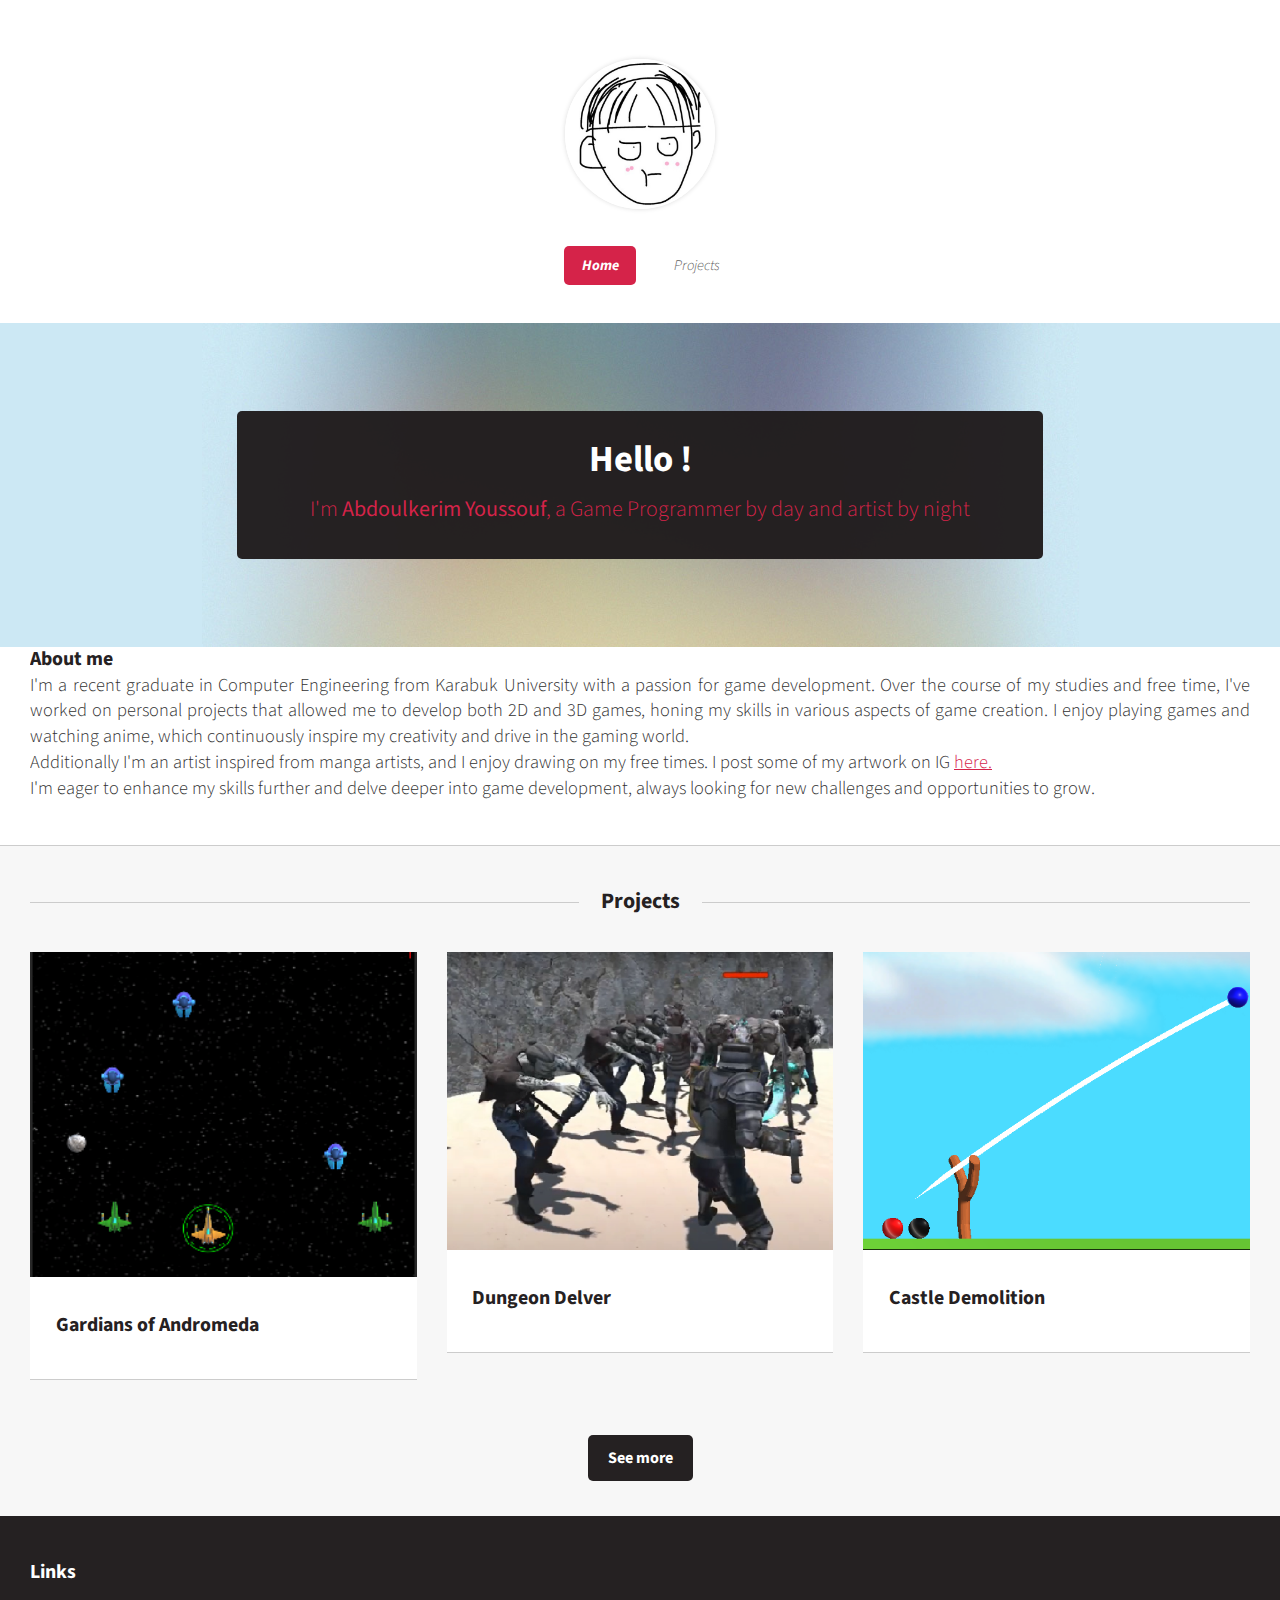
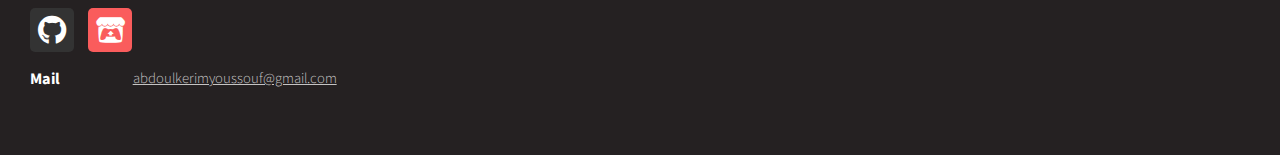
==== commit 313a3b33: "add" ====
--- a/index.html
+++ b/index.html
@@ -32,8 +32,8 @@
 						<section id="banner">
 							<header>
 								<h2>Hello !</h2>
-								<p>I'm <strong>Abdoulkerim Youssouf</strong>, a passionate Game Programmer with deep love for developing
-									games.
+								<p>I'm <strong>Abdoulkerim Youssouf</strong>, a Game Programmer by day and artist by night 
+									
 								</p>
 							</header>
 						</section>
@@ -48,7 +48,10 @@
 									I've worked on personal projects that allowed me to develop both 2D and 3D games, 
 									honing my skills in various aspects of game creation.
 									I enjoy playing games and watching anime, which continuously inspire my creativity 
-									and drive in the gaming world. I'm eager to enhance my skills further and delve 
+									and drive in the gaming world.<br>
+									Additionally I'm an artist inspired from manga artists, and I enjoy drawing on my free times.
+									I post some of my artwork on IG <a href="https://www.instagram.com/not.apple.pie_0/" target="_blank">here. </a><br>
+									I'm eager to enhance my skills further and delve 
 									deeper into game development, always looking for new challenges and opportunities to grow.
 								</p>
 							</div>
--- a/assets/css/main.css
+++ b/assets/css/main.css
@@ -2240,7 +2240,7 @@
 /* Intro */
 
 	#intro {
-		text-align: center;
+		text-align: justify;
 		overflow: hidden;
 	}
 
